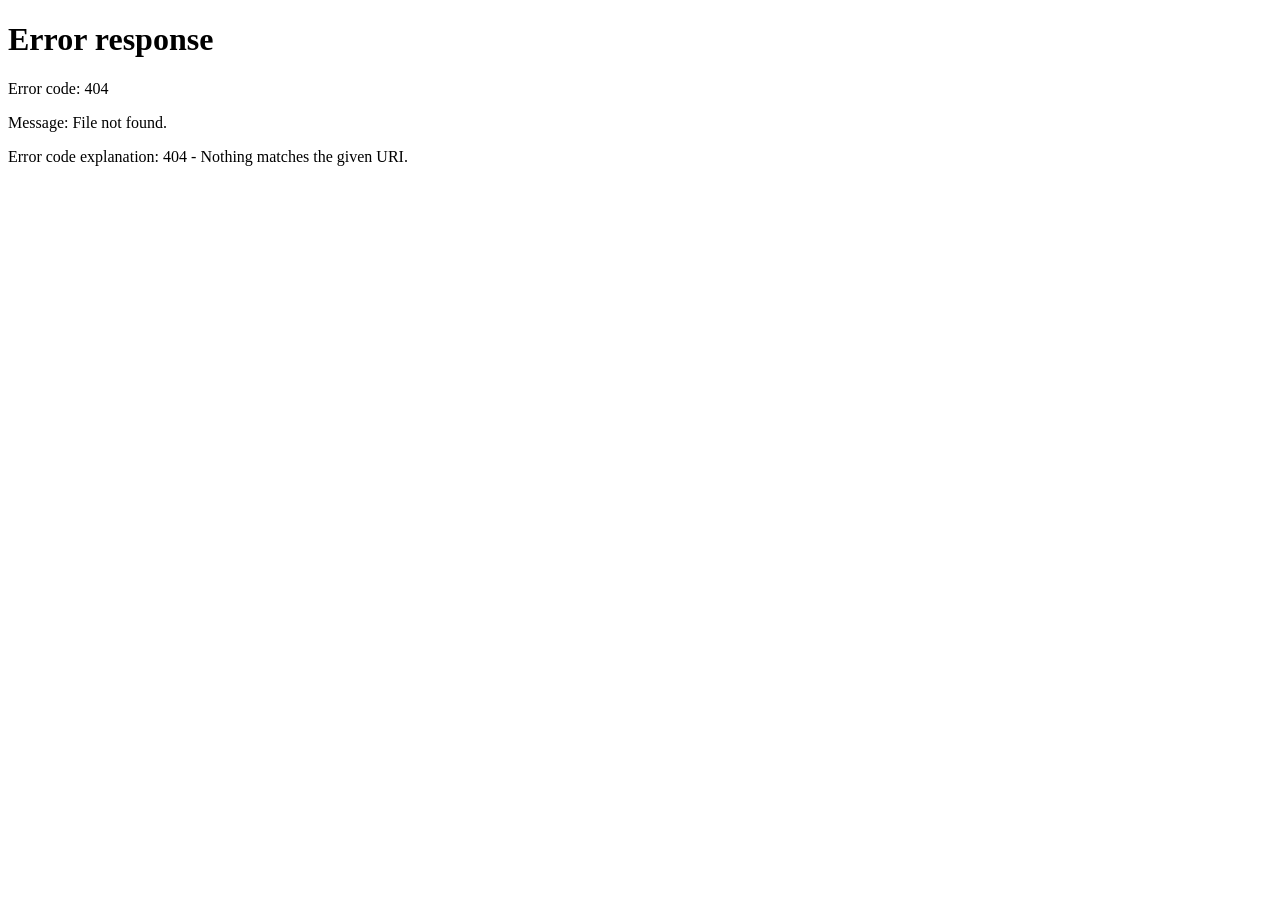
==== index.html @ bd408748 "Create index.html" ====
<!DOCTYPE html>
<html lang="id">
<head>
    <meta charset="UTF-8">
    <meta name="viewport" content="width=device-width, initial-scale=1.0">

    <title>Ainur Rofik | Engineering Projects</title>

    <meta http-equiv="refresh" content="0; url=./website-portfolio/">

    <script>
        window.location.href = "./website-portfolio/";
    </script>
</head>

<body>
    <p>
        Membuka portfolio Ainur Rofik...
    </p>

    <p>
        Jika tidak otomatis terbuka,
        <a href="./website-portfolio/">
            klik di sini
        </a>.
    </p>
</body>
</html>
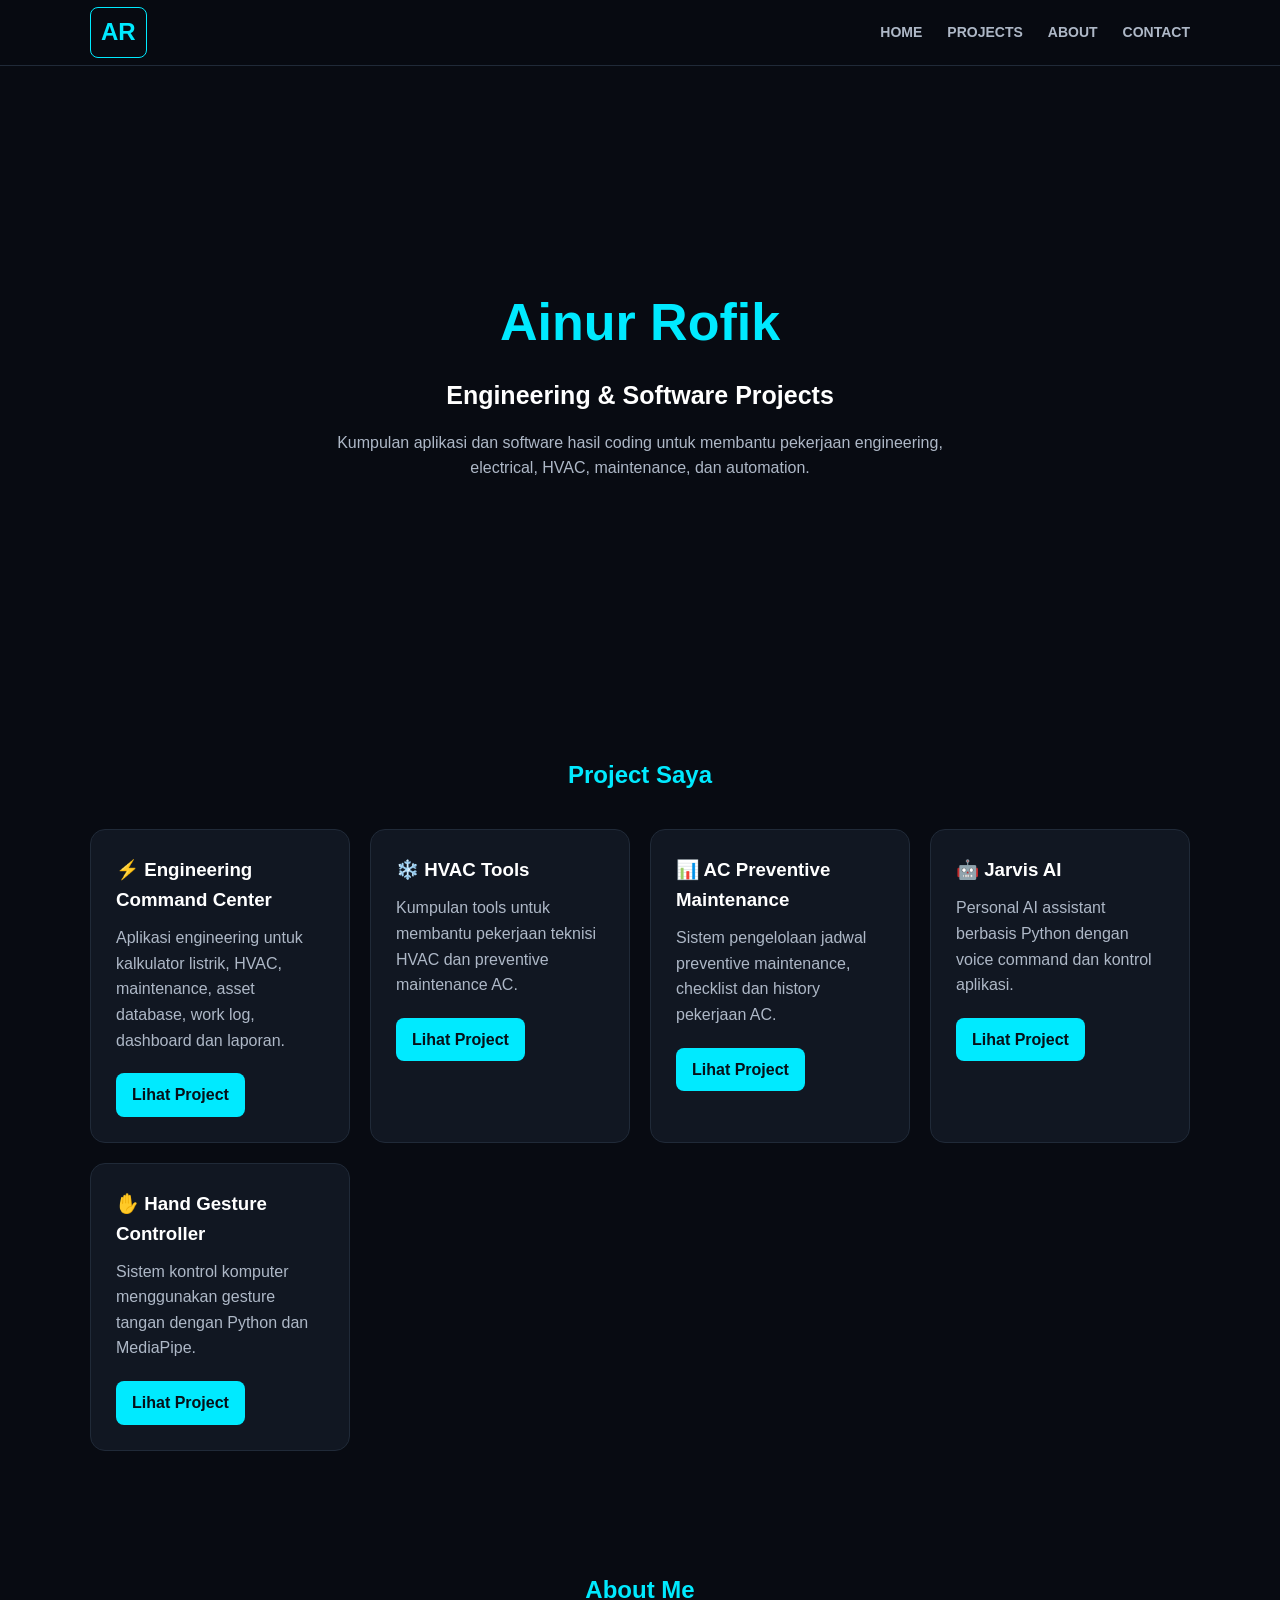
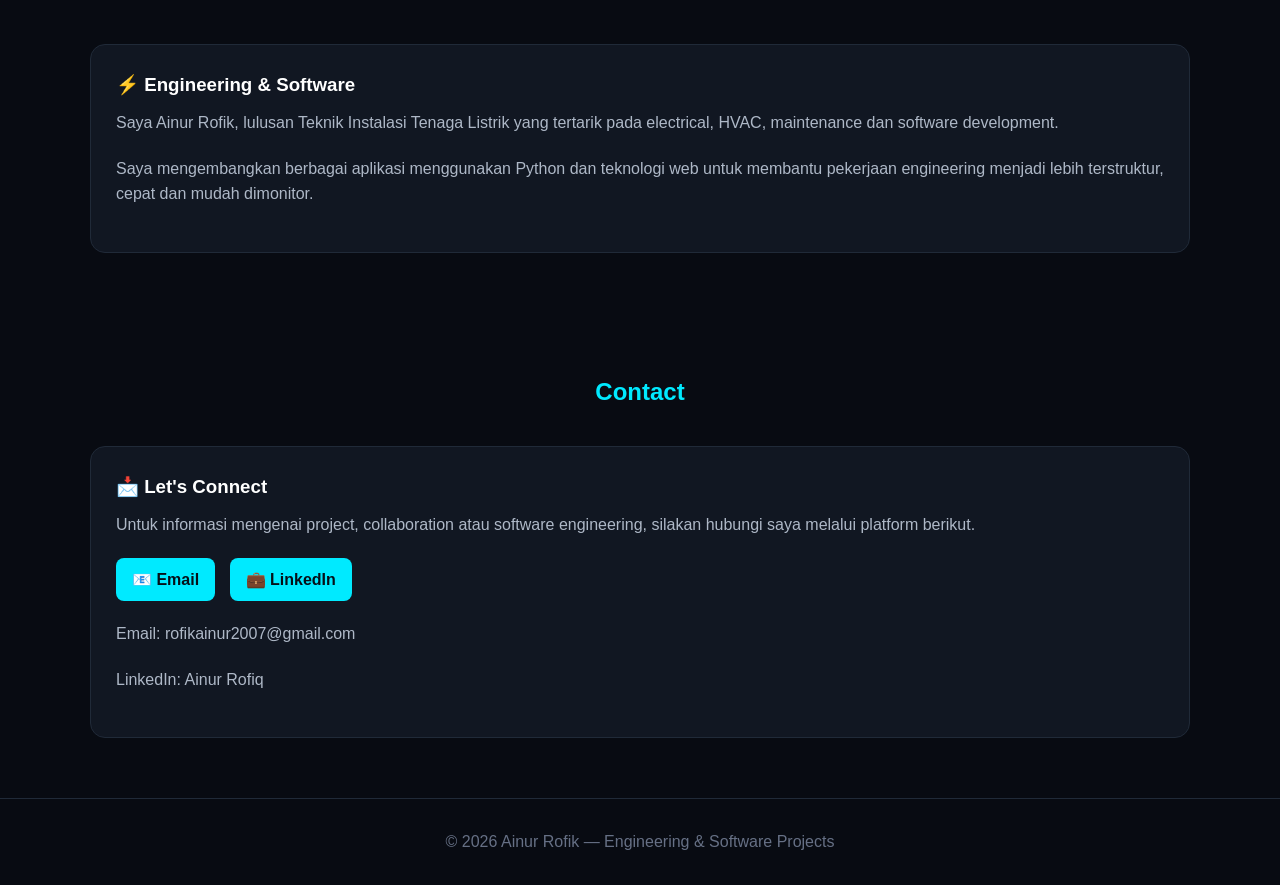
==== commit 6663b042: "Update index.html" ====
--- a/index.html
+++ b/index.html
@@ -6,21 +6,21 @@
 
     <title>Ainur Rofik | Engineering Projects</title>
 
-    <meta http-equiv="refresh" content="0; url=./website-portfolio/">
+    <meta http-equiv="refresh" content="0; url=./website-portofolio/">
 
     <script>
-        window.location.href = "./website-portfolio/";
+        window.location.href = "./website-portofolio/";
     </script>
 </head>
 
 <body>
     <p>
-        Membuka portfolio Ainur Rofik...
+        Membuka portofolio Ainur Rofik...
     </p>
 
     <p>
         Jika tidak otomatis terbuka,
-        <a href="./website-portfolio/">
+        <a href="./website-portofolio/">
             klik di sini
         </a>.
     </p>
